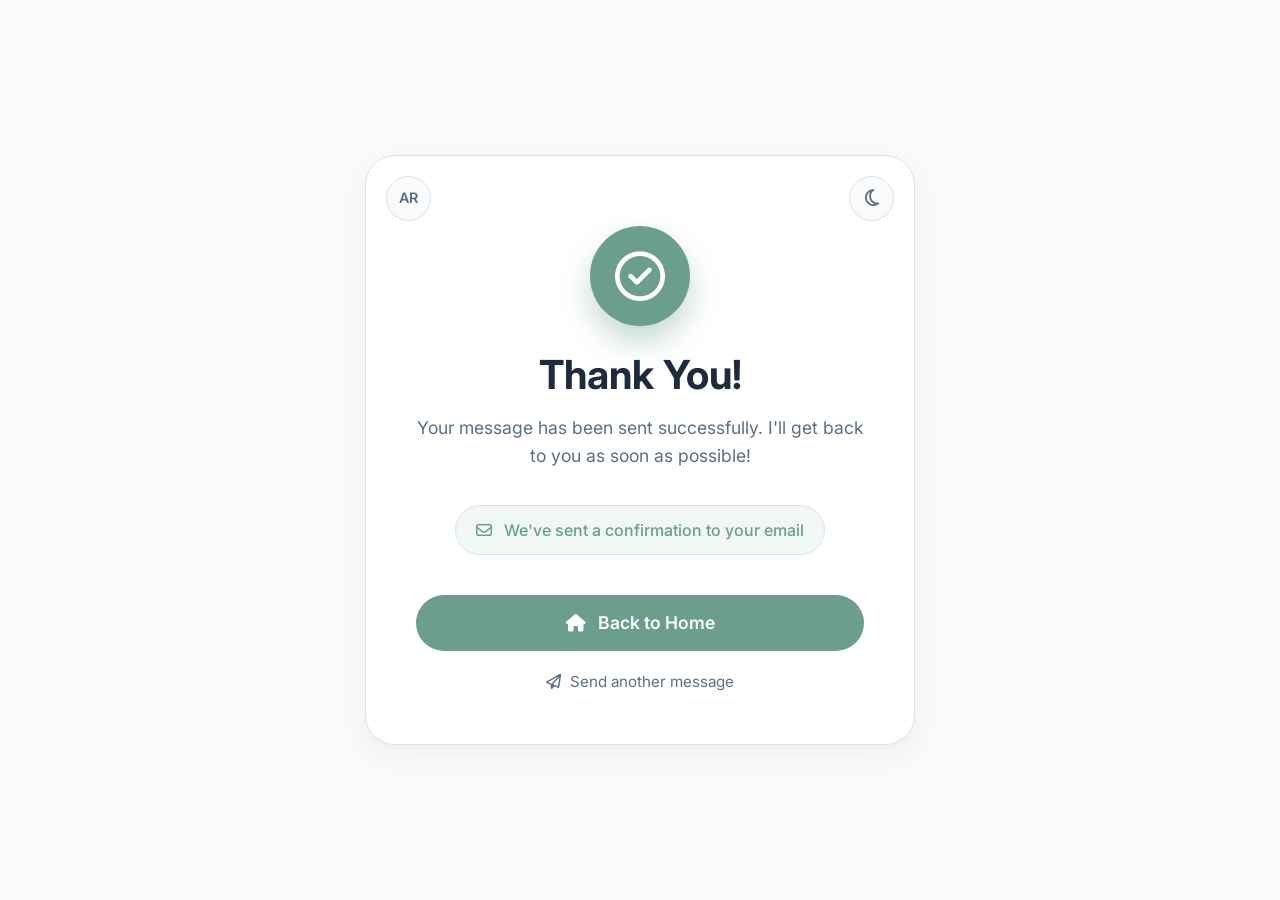
==== thank-you.html @ 17ba81f7 "Add files via upload" ====
<!DOCTYPE html>
<html lang="en">
<head>
    <meta charset="UTF-8">
    <meta name="viewport" content="width=device-width, initial-scale=1.0">
    <title>Thank You!</title>
    
    <!-- Bootstrap CSS -->
    <link href="https://cdn.jsdelivr.net/npm/bootstrap@5.3.2/dist/css/bootstrap.min.css" rel="stylesheet">
    <!-- Font Awesome -->
    <link rel="stylesheet" href="https://cdnjs.cloudflare.com/ajax/libs/font-awesome/6.5.1/css/all.min.css">
    <!-- Google Fonts -->
    <link href="https://fonts.googleapis.com/css2?family=Inter:wght@300;400;500;600;700;800&display=swap" rel="stylesheet">
    
    <style>
        * {
            margin: 0;
            padding: 0;
            box-sizing: border-box;
            font-family: 'Inter', sans-serif;
        }
        
        :root {
            --primary-color: #6c9e8f;
            --secondary-color: #1e2b3c;
            --text-color: #5b6f82;
            --light-bg: #f8fafc;
            --white: #ffffff;
            --border-light: #dee2e6;
            --shadow: 0 10px 30px rgba(0, 0, 0, 0.05);
            --success-bg: #f0f7f5;
        }
        
        [data-theme="dark"] {
            --primary-color: #7ab3a5;
            --secondary-color: #e2e8f0;
            --text-color: #94a3b8;
            --light-bg: #0f172a;
            --white: #1e293b;
            --border-light: #334155;
            --shadow: 0 10px 30px rgba(0, 0, 0, 0.3);
            --success-bg: #1e293b;
        }
        
        body {
            background: var(--light-bg);
            min-height: 100vh;
            display: flex;
            align-items: center;
            justify-content: center;
            transition: background-color 0.3s ease;
            padding: 20px;
        }
        
        .thank-you-card {
            background: var(--white);
            border-radius: 30px;
            padding: 50px;
            text-align: center;
            box-shadow: var(--shadow);
            max-width: 550px;
            width: 100%;
            margin: 20px;
            border: 1px solid var(--border-light);
            animation: fadeIn 0.8s ease;
            position: relative;
        }
        
        @keyframes fadeIn {
            from {
                opacity: 0;
                transform: translateY(30px);
            }
            to {
                opacity: 1;
                transform: translateY(0);
            }
        }
        
        /* Theme Toggle */
        .theme-toggle {
            position: absolute;
            top: 20px;
            right: 20px;
            width: 45px;
            height: 45px;
            border-radius: 50%;
            background: var(--light-bg);
            border: 1px solid var(--border-light);
            color: var(--text-color);
            display: flex;
            align-items: center;
            justify-content: center;
            cursor: pointer;
            transition: all 0.3s ease;
            font-size: 1.2rem;
        }
        
        .theme-toggle:hover {
            background: var(--primary-color);
            color: white;
            transform: rotate(15deg);
        }
        
        /* Language Toggle */
        .lang-toggle {
            position: absolute;
            top: 20px;
            left: 20px;
            width: 45px;
            height: 45px;
            border-radius: 50%;
            background: var(--light-bg);
            border: 1px solid var(--border-light);
            color: var(--text-color);
            display: flex;
            align-items: center;
            justify-content: center;
            cursor: pointer;
            transition: all 0.3s ease;
            font-weight: 600;
            font-size: 0.9rem;
        }
        
        .lang-toggle:hover {
            background: var(--primary-color);
            color: white;
        }
        
        .success-icon {
            width: 100px;
            height: 100px;
            background: var(--primary-color);
            color: white;
            font-size: 50px;
            display: flex;
            align-items: center;
            justify-content: center;
            border-radius: 50%;
            margin: 20px auto 25px;
            box-shadow: 0 15px 30px rgba(108, 158, 143, 0.4);
            animation: pulse 2s infinite;
        }
        
        @keyframes pulse {
            0%, 100% {
                transform: scale(1);
                box-shadow: 0 15px 30px rgba(108, 158, 143, 0.4);
            }
            50% {
                transform: scale(1.05);
                box-shadow: 0 25px 40px rgba(108, 158, 143, 0.6);
            }
        }
        
        h1 {
            color: var(--secondary-color);
            font-weight: 700;
            margin-bottom: 15px;
            font-size: 2.5rem;
        }
        
        p {
            color: var(--text-color);
            font-size: 1.1rem;
            margin-bottom: 15px;
            line-height: 1.6;
        }
        
        .email-sent {
            background: var(--success-bg);
            border: 1px solid var(--border-light);
            border-radius: 50px;
            padding: 12px 20px;
            display: inline-block;
            margin: 20px 0;
            color: var(--primary-color);
            font-weight: 500;
        }
        
        .email-sent i {
            margin-right: 8px;
        }
        
        .btn-home {
            background: var(--primary-color);
            color: white;
            border: none;
            padding: 15px 40px;
            border-radius: 50px;
            font-size: 1.1rem;
            font-weight: 600;
            text-decoration: none;
            display: inline-block;
            margin-top: 20px;
            transition: all 0.3s ease;
            width: 100%;
        }
        
        .btn-home:hover {
            background: #558b7c;
            transform: translateY(-5px);
            box-shadow: 0 15px 25px rgba(108, 158, 143, 0.3);
            color: white;
        }
        
        .btn-home i {
            margin-right: 8px;
        }
        
        .back-link {
            display: block;
            margin-top: 20px;
            color: var(--text-color);
            text-decoration: none;
            transition: color 0.3s ease;
            font-size: 0.95rem;
        }
        
        .back-link:hover {
            color: var(--primary-color);
        }
        
        .back-link i {
            margin-right: 5px;
        }
        
        /* RTL Support */
        [dir="rtl"] .theme-toggle {
            right: auto;
            left: 20px;
        }
        
        [dir="rtl"] .lang-toggle {
            left: auto;
            right: 20px;
        }
        
        [dir="rtl"] .email-sent i,
        [dir="rtl"] .btn-home i,
        [dir="rtl"] .back-link i {
            margin-right: 0;
            margin-left: 8px;
            transform: scaleX(-1);
        }
        
        /* Responsive */
        @media (max-width: 576px) {
            .thank-you-card {
                padding: 40px 25px;
            }
            
            h1 {
                font-size: 2rem;
            }
            
            .success-icon {
                width: 80px;
                height: 80px;
                font-size: 40px;
            }
        }
    </style>
</head>
<body data-theme="light">
    <div class="thank-you-card">
        <!-- Theme Toggle Button -->
        <div class="theme-toggle" id="themeToggle">
            <i class="fa-regular fa-moon"></i>
        </div>
        
        <!-- Language Toggle Button -->
        <div class="lang-toggle" id="langToggle">
            EN
        </div>
        
        <div class="success-icon">
            <i class="fa-regular fa-circle-check"></i>
        </div>
        
        <h1 data-en="Thank You!" data-ar="شكراً جزيلاً!">Thank You!</h1>
        
        <p data-en="Your message has been sent successfully. I'll get back to you as soon as possible!"
           data-ar="تم إرسال رسالتك بنجاح. سأرد عليك في أقرب وقت ممكن!">
           Your message has been sent successfully. I'll get back to you as soon as possible!
        </p>
        
        <div class="email-sent">
            <i class="fa-regular fa-envelope"></i>
            <span data-en="We've sent a confirmation to your email"
                  data-ar="لقد أرسلنا تأكيداً إلى بريدك الإلكتروني">
                  We've sent a confirmation to your email
            </span>
        </div>
        
        <a href="index.html" class="btn-home">
            <i class="fa-solid fa-house"></i>
            <span data-en="Back to Home" data-ar="العودة للرئيسية">Back to Home</span>
        </a>
        
        <a href="index.html#contact" class="back-link">
            <i class="fa-regular fa-paper-plane"></i>
            <span data-en="Send another message" data-ar="إرسال رسالة أخرى">Send another message</span>
        </a>
    </div>
    
    <script>
        // ===== THEME TOGGLE =====
        const themeToggle = document.getElementById('themeToggle');
        const body = document.body;
        const themeIcon = themeToggle.querySelector('i');
        
        // Load saved theme
        const savedTheme = localStorage.getItem('theme') || 'light';
        body.setAttribute('data-theme', savedTheme);
        updateThemeIcon(savedTheme);
        
        themeToggle.addEventListener('click', () => {
            const currentTheme = body.getAttribute('data-theme');
            const newTheme = currentTheme === 'light' ? 'dark' : 'light';
            
            body.setAttribute('data-theme', newTheme);
            localStorage.setItem('theme', newTheme);
            updateThemeIcon(newTheme);
        });
        
        function updateThemeIcon(theme) {
            if (theme === 'dark') {
                themeIcon.className = 'fa-regular fa-sun';
            } else {
                themeIcon.className = 'fa-regular fa-moon';
            }
        }
        
        // ===== LANGUAGE TOGGLE =====
        const langToggle = document.getElementById('langToggle');
        let currentLang = localStorage.getItem('lang') || 'en';
        
        function applyLanguage(lang) {
            document.querySelectorAll('[data-en]').forEach(el => {
                el.textContent = el.getAttribute(`data-${lang}`);
            });
            
            if (lang === 'ar') {
                document.documentElement.dir = 'rtl';
                document.documentElement.lang = 'ar';
                langToggle.textContent = 'EN';
            } else {
                document.documentElement.dir = 'ltr';
                document.documentElement.lang = 'en';
                langToggle.textContent = 'AR';
            }
            
            localStorage.setItem('lang', lang);
        }
        
        // Initial language
        applyLanguage(currentLang);
        
        langToggle.addEventListener('click', () => {
            currentLang = currentLang === 'en' ? 'ar' : 'en';
            applyLanguage(currentLang);
        });
    </script>
</body>
</html>
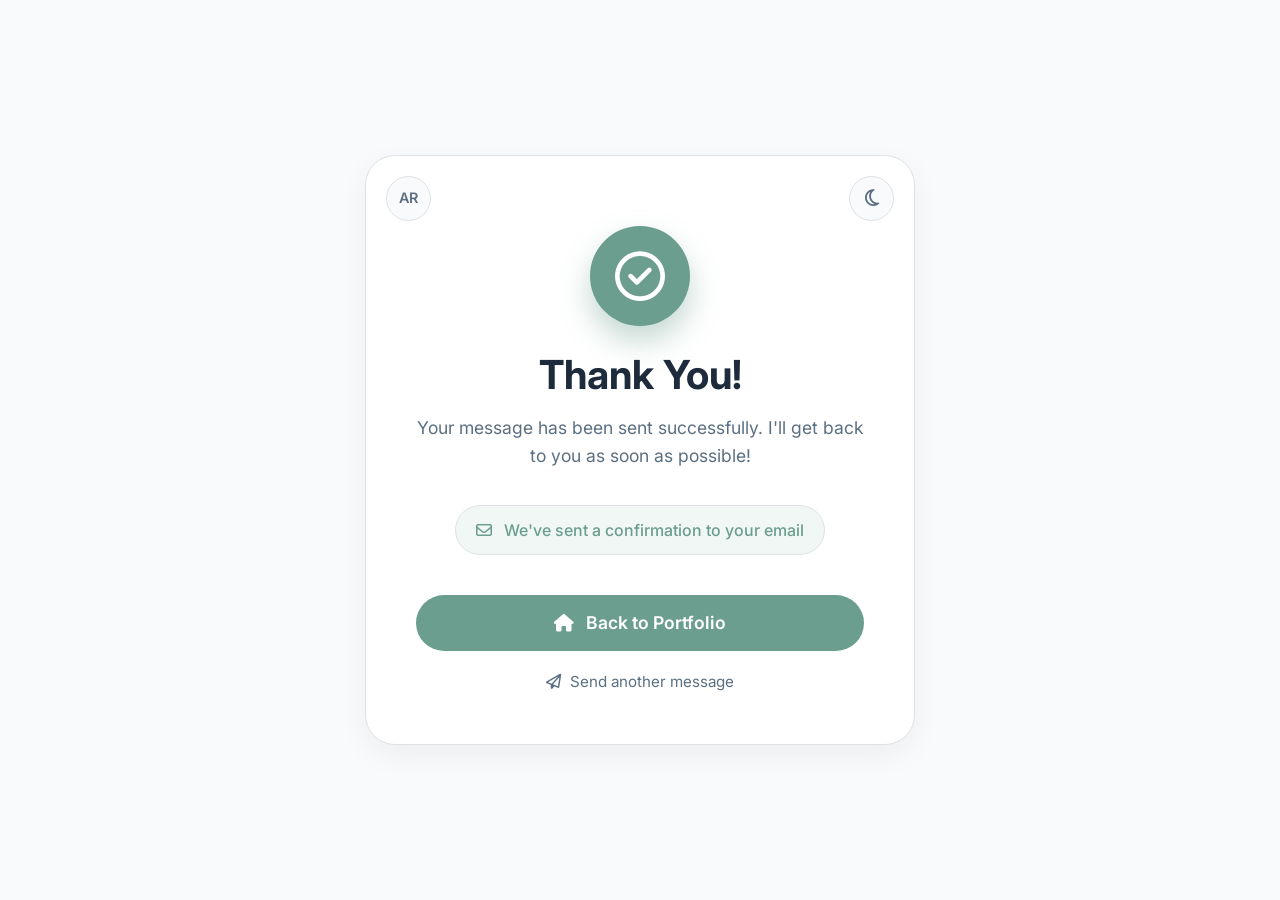
==== commit a7496c26: "Update thank-you.html" ====
--- a/thank-you.html
+++ b/thank-you.html
@@ -295,7 +295,7 @@
         
         <a href="index.html" class="btn-home">
             <i class="fa-solid fa-house"></i>
-            <span data-en="Back to Home" data-ar="العودة للرئيسية">Back to Home</span>
+            <span data-en="Back to Portfolio " data-ar="العودة للرئيسية">Back to Portfolio </span>
         </a>
         
         <a href="index.html#contact" class="back-link">
@@ -363,4 +363,4 @@
         });
     </script>
 </body>
-</html>+</html>
